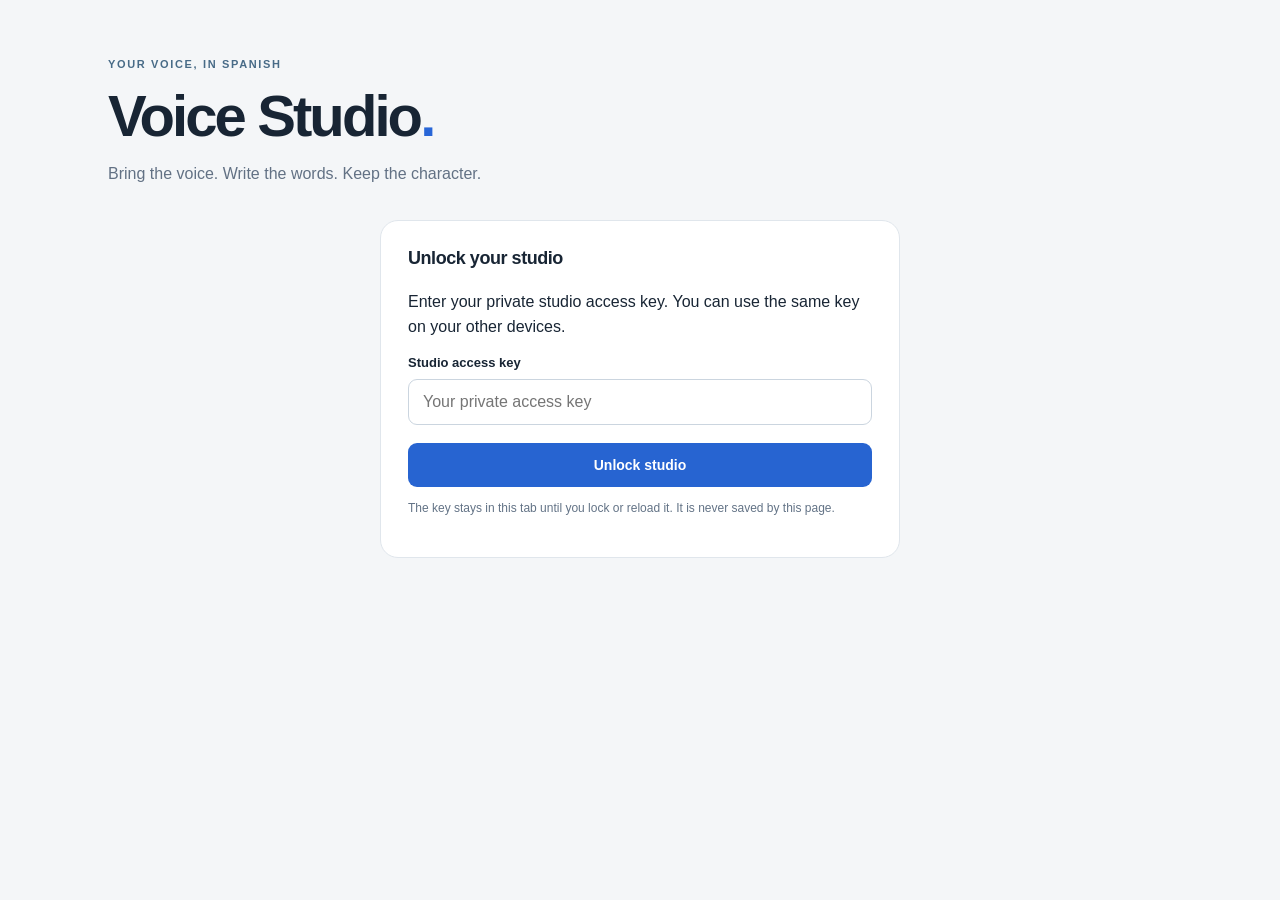
==== site/index.html @ d47e801b "Build VoxCPM2 serverless worker and private-access voice studio" ====
<!doctype html>
<html lang="en">
<head>
  <meta charset="utf-8">
  <meta name="viewport" content="width=device-width,initial-scale=1">
  <meta name="referrer" content="no-referrer">
  <meta http-equiv="Content-Security-Policy" content="default-src 'self'; connect-src 'self' https://api.runpod.ai; script-src 'self'; style-src 'self'; img-src 'self' data:; media-src 'self' blob:; object-src 'none'; base-uri 'none'; form-action 'none'">
  <title>VoxCPM2 Voice Studio</title>
  <link rel="stylesheet" href="style.css">
  <script type="module" src="app.mjs"></script>
</head>
<body>
<main>
  <header><div><span class="eyebrow">YOUR VOICE, IN SPANISH</span><h1>Voice Studio<span>.</span></h1><p>Bring the voice. Write the words. Keep the character.</p></div><button id="logout" class="quiet" hidden>Lock studio</button></header>
  <section id="login-panel" class="card login">
    <h2>Unlock your studio</h2><p>Enter your private studio access key. You can use the same key on your other devices.</p>
    <form id="login-form"><label for="access-key">Studio access key</label><input id="access-key" name="password" type="password" autocomplete="current-password" required placeholder="Your private access key"><button id="login-button" type="submit">Unlock studio</button></form>
    <p class="muted">The key stays in this tab until you lock or reload it. It is never saved by this page.</p>
  </section>
  <div id="studio" hidden>
    <div class="notice"><span class="dot"></span><span>The GPU starts when you generate and shuts down automatically afterward.</span></div>
    <div class="grid">
      <section class="card"><h2>1. Add the voice</h2><label class="upload" for="reference">Choose a voice recording<input id="reference" type="file" accept="audio/*"></label><p id="reference-info" class="muted">One speaker, with the accent you want. A clean 5–30 second clip is a good starting point. Up to 60 seconds, 25 MB.</p><audio id="reference-player" controls hidden></audio><button id="clear-reference" class="quiet" hidden>Remove recording</button><p class="muted">Leave the recording empty to try a generated voice.</p>
        <details><summary>Exact transcript · optional</summary><label for="transcript">The words spoken in your recording</label><textarea id="transcript" rows="4" maxlength="8000" placeholder="Add an accurate transcript to use Ultimate Cloning."></textarea><p class="muted">Use the recording's exact words. This mode is designed for a closer match.</p></details>
      </section>
      <section class="card"><h2>2. Write what it should say</h2><label for="text">Words to say</label><textarea id="text" rows="7" maxlength="1500" placeholder="Escribe aquí el texto que quieres escuchar…"></textarea><p class="muted"><span id="character-count">0</span> / 1,500 characters</p><details><summary>Generation settings</summary><label for="steps">Generation steps</label><select id="steps"><option value="10">10 · Standard</option><option value="15">15</option><option value="20">20</option><option value="25">25</option><option value="30">30</option></select><p class="muted">More steps take longer and do not guarantee a closer accent match.</p></details><div class="actions"><button id="generate">Generate speech</button><button id="cancel" class="quiet" hidden>Cancel generation</button></div></section>
    </div>
    <section class="card result"><h2>3. Listen and save</h2><p id="result-hint" class="muted">Your generated voice will appear here.</p><audio id="result-player" controls hidden></audio><a id="download" class="download" hidden>Download WAV</a><p id="result-details" class="muted"></p></section>
    <footer>Your recording goes directly to your Runpod endpoint. This website does not store it.<br>First generation can take longer while a GPU starts. Download audio you want to keep.</footer>
  </div>
  <div id="status" role="status" aria-live="polite"></div>
</main>
</body>
</html>
---- site/style.css ----
:root{font-family:Inter,ui-sans-serif,-apple-system,BlinkMacSystemFont,"Segoe UI",sans-serif;color:#182534;background:#f4f6f8;font-synthesis:none;color-scheme:light}*{box-sizing:border-box}body{margin:0}main{max-width:1120px;margin:0 auto;padding:54px 28px 40px}header{display:flex;align-items:center;justify-content:space-between;gap:24px;margin-bottom:34px}.eyebrow{font-size:11px;font-weight:750;letter-spacing:.15em;color:#486b87}h1{font-size:clamp(38px,6vw,58px);line-height:1.1;letter-spacing:-.05em;margin:12px 0}h1 span{color:#2866d7}header p{color:#627184;margin:14px 0 0;line-height:1.5}h2{font-size:18px;letter-spacing:-.025em;margin:0 0 21px}.card{background:#fff;border:1px solid #e0e6ec;border-radius:18px;padding:27px}.grid{display:grid;grid-template-columns:1fr 1fr;gap:22px}.login{max-width:520px;margin:0 auto}.login p{line-height:1.55}.login button{margin-top:18px;width:100%}label{display:block;font-size:13px;font-weight:650;margin:15px 0 9px}input,textarea,select{font:inherit;width:100%;padding:13px 14px;border:1px solid #cbd5df;border-radius:9px;background:#fff;color:inherit}input:focus,textarea:focus,select:focus{outline:3px solid #d9e7ff;border-color:#3276e8}textarea{resize:vertical;line-height:1.5}button,.download{display:inline-flex;justify-content:center;align-items:center;min-height:44px;padding:11px 20px;font:inherit;font-weight:650;font-size:14px;border:0;border-radius:9px;cursor:pointer;background:#2764d1;color:white;text-decoration:none}button:hover,.download:hover{background:#1d50ad}button:disabled{opacity:.5;cursor:wait}.quiet{background:#edf1f6;color:#3b4f66}.quiet:hover{background:#dfe7ef}.muted{font-size:12px;color:#637386;line-height:1.6}.upload{border:1px dashed #aebfd2;padding:20px 16px;border-radius:10px;background:#f8fafc}.upload input{font-size:12px;padding:14px 0 0;border:0;background:transparent}.upload input::file-selector-button{font:inherit;border:0;border-radius:5px;padding:7px 10px;background:#e4ecf6;color:#35506d;margin-right:10px;cursor:pointer}details{border-top:1px solid #e8edf2;margin-top:20px;padding-top:15px}summary{font-size:13px;font-weight:600;cursor:pointer}.notice{display:flex;align-items:center;gap:10px;font-size:13px;line-height:1.5;color:#456351;background:#eaf4ed;padding:14px 19px;border-radius:10px;margin-bottom:22px}.dot{width:7px;height:7px;background:#4f9b6c;border-radius:50%;flex-shrink:0}.actions{display:flex;flex-wrap:wrap;gap:10px;margin-top:22px}.result{margin-top:22px}audio{display:block;width:100%;margin:15px 0}.download{margin-top:6px}footer{text-align:center;font-size:11px;color:#748194;line-height:1.8;padding:24px 10px}#status{max-width:100%;margin-top:20px;padding:14px 18px;background:#eaf0fb;border-radius:10px;font-size:14px;line-height:1.5;white-space:pre-wrap;overflow-wrap:anywhere}#status:empty{display:none}#status.error{background:#fff0ef;color:#953b35}[hidden]{display:none!important}@media(max-width:700px){main{padding:30px 16px}.grid{grid-template-columns:1fr}.card{padding:22px}header{align-items:flex-start}header .quiet{padding:9px 12px;white-space:nowrap}h1{font-size:40px}.notice{font-size:12px}}
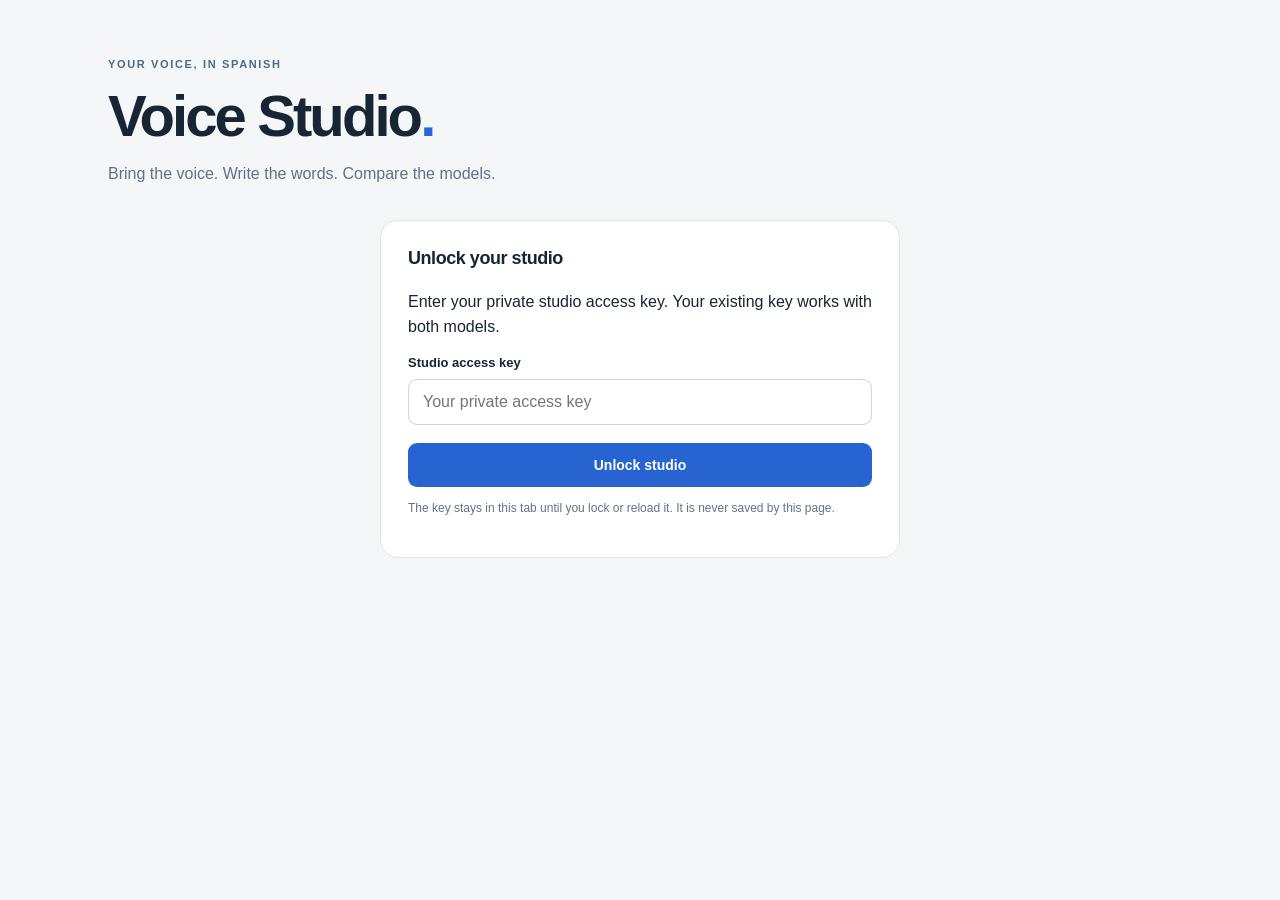
==== commit e325fc1d: "Add model comparison controls and longer recording excerpts" ====
--- a/site/index.html
+++ b/site/index.html
@@ -5,28 +5,36 @@
   <meta name="viewport" content="width=device-width,initial-scale=1">
   <meta name="referrer" content="no-referrer">
   <meta http-equiv="Content-Security-Policy" content="default-src 'self'; connect-src 'self' https://api.runpod.ai; script-src 'self'; style-src 'self'; img-src 'self' data:; media-src 'self' blob:; object-src 'none'; base-uri 'none'; form-action 'none'">
-  <title>VoxCPM2 Voice Studio</title>
-  <link rel="stylesheet" href="style.css">
-  <script type="module" src="app.mjs"></script>
+  <title>Voice Studio · Qwen3-TTS + VoxCPM2</title>
+  <link rel="stylesheet" href="style.css?v=2">
+  <script type="module" src="app.mjs?v=2"></script>
 </head>
 <body>
 <main>
-  <header><div><span class="eyebrow">YOUR VOICE, IN SPANISH</span><h1>Voice Studio<span>.</span></h1><p>Bring the voice. Write the words. Keep the character.</p></div><button id="logout" class="quiet" hidden>Lock studio</button></header>
+  <header><div><span class="eyebrow">YOUR VOICE, IN SPANISH</span><h1>Voice Studio<span>.</span></h1><p>Bring the voice. Write the words. Compare the models.</p></div><button id="logout" class="quiet" hidden>Lock studio</button></header>
   <section id="login-panel" class="card login">
-    <h2>Unlock your studio</h2><p>Enter your private studio access key. You can use the same key on your other devices.</p>
+    <h2>Unlock your studio</h2><p>Enter your private studio access key. Your existing key works with both models.</p>
     <form id="login-form"><label for="access-key">Studio access key</label><input id="access-key" name="password" type="password" autocomplete="current-password" required placeholder="Your private access key"><button id="login-button" type="submit">Unlock studio</button></form>
     <p class="muted">The key stays in this tab until you lock or reload it. It is never saved by this page.</p>
   </section>
   <div id="studio" hidden>
     <div class="notice"><span class="dot"></span><span>The GPU starts when you generate and shuts down automatically afterward.</span></div>
+    <section class="card model-card"><div><label for="model">Voice model</label><select id="model"><option value="qwen3-tts">Qwen3-TTS · 1.7B Base</option><option value="voxcpm2">VoxCPM2</option></select></div><p id="model-hint" class="muted"></p></section>
     <div class="grid">
-      <section class="card"><h2>1. Add the voice</h2><label class="upload" for="reference">Choose a voice recording<input id="reference" type="file" accept="audio/*"></label><p id="reference-info" class="muted">One speaker, with the accent you want. A clean 5–30 second clip is a good starting point. Up to 60 seconds, 25 MB.</p><audio id="reference-player" controls hidden></audio><button id="clear-reference" class="quiet" hidden>Remove recording</button><p class="muted">Leave the recording empty to try a generated voice.</p>
-        <details><summary>Exact transcript · optional</summary><label for="transcript">The words spoken in your recording</label><textarea id="transcript" rows="4" maxlength="8000" placeholder="Add an accurate transcript to use Ultimate Cloning."></textarea><p class="muted">Use the recording's exact words. This mode is designed for a closer match.</p></details>
+      <section class="card"><h2>1. Add the voice</h2><label class="upload" for="reference">Choose a voice recording<input id="reference" type="file" accept="audio/*"></label><p id="reference-info" class="muted">One speaker, with the accent you want. Open a recording up to 20 minutes / 100 MB, then choose an excerpt of up to 3 minutes.</p><audio id="reference-player" controls hidden></audio>
+        <div id="excerpt-controls" hidden><div class="range-fields"><div><label for="reference-start">Start · seconds</label><input id="reference-start" type="number" min="0" step="0.001" value="0"></div><div><label for="reference-end">End · seconds</label><input id="reference-end" type="number" min="1" step="0.001"></div></div><p id="excerpt-info" class="muted" role="status"></p><div class="actions"><button id="preview-reference" class="quiet">Preview excerpt</button><button id="clear-reference" class="quiet">Remove recording</button></div></div>
+        <p id="reference-hint" class="muted"></p>
+        <label for="transcript">Exact transcript of the selected excerpt</label><textarea id="transcript" rows="4" maxlength="24000" placeholder="Paste exactly what the person says in the selected excerpt."></textarea><p id="transcript-hint" class="muted"></p>
+        <label id="audio-only-label" class="check-label"><input id="audio-only" type="checkbox">Use Qwen without a transcript · lower fidelity</label>
+        <details><summary>How much recording should I use?</summary><p class="muted">Try a clean, natural excerpt, then compare shorter and longer selections. More reference audio does not guarantee a better match. The 3-minute excerpt limit keeps uploads within this connection's capacity; it is not a model quality target. Longer recordings can also be used to prepare a separate fine-tuning dataset. Normal generation does not train either model.</p></details>
       </section>
-      <section class="card"><h2>2. Write what it should say</h2><label for="text">Words to say</label><textarea id="text" rows="7" maxlength="1500" placeholder="Escribe aquí el texto que quieres escuchar…"></textarea><p class="muted"><span id="character-count">0</span> / 1,500 characters</p><details><summary>Generation settings</summary><label for="steps">Generation steps</label><select id="steps"><option value="10">10 · Standard</option><option value="15">15</option><option value="20">20</option><option value="25">25</option><option value="30">30</option></select><p class="muted">More steps take longer and do not guarantee a closer accent match.</p></details><div class="actions"><button id="generate">Generate speech</button><button id="cancel" class="quiet" hidden>Cancel generation</button></div></section>
+      <section class="card"><h2>2. Write what it should say</h2><label for="text">Words to say</label><textarea id="text" rows="7" maxlength="1500" placeholder="Escribe aquí el texto que quieres escuchar…"></textarea><p class="muted"><span id="character-count">0</span> / 1,500 characters · Spanish</p><details id="vox-settings" hidden><summary>VoxCPM2 generation settings</summary><label for="steps">Generation steps</label><select id="steps"><option value="10">10 · Standard</option><option value="15">15</option><option value="20">20</option><option value="25">25</option><option value="30">30</option></select><p class="muted">More steps take longer and do not guarantee a closer accent match.</p></details><div class="actions"><button id="generate">Generate with Qwen3-TTS</button><button id="cancel" class="quiet" hidden>Cancel generation</button></div><p class="muted">To compare, generate once with each model using the same recording, excerpt, transcript and words. Switching models keeps your inputs.</p></section>
     </div>
-    <section class="card result"><h2>3. Listen and save</h2><p id="result-hint" class="muted">Your generated voice will appear here.</p><audio id="result-player" controls hidden></audio><a id="download" class="download" hidden>Download WAV</a><p id="result-details" class="muted"></p></section>
-    <footer>Your recording goes directly to your Runpod endpoint. This website does not store it.<br>First generation can take longer while a GPU starts. Download audio you want to keep.</footer>
+    <section class="card result"><h2>3. Compare and save</h2><p class="muted">Listen for the person's voice, Cuban pronunciation and natural rhythm. Each model's latest result stays here until you reload or lock the studio.</p><div class="grid results-grid">
+      <article class="model-result"><h3>Qwen3-TTS · 1.7B Base</h3><p id="qwen3-tts-hint" class="muted">No result yet.</p><audio id="qwen3-tts-player" controls hidden></audio><a id="qwen3-tts-download" class="download" hidden>Download Qwen WAV</a><p id="qwen3-tts-details" class="muted"></p><p id="qwen3-tts-text" class="result-text"></p></article>
+      <article class="model-result"><h3>VoxCPM2</h3><p id="voxcpm2-hint" class="muted">No result yet.</p><audio id="voxcpm2-player" controls hidden></audio><a id="voxcpm2-download" class="download" hidden>Download VoxCPM2 WAV</a><p id="voxcpm2-details" class="muted"></p><p id="voxcpm2-text" class="result-text"></p></article>
+    </div></section>
+    <footer>Only your selected excerpt goes to your Runpod endpoint. This website does not store recordings.<br>First generation can take longer while a GPU starts. Download audio you want to keep.</footer>
   </div>
   <div id="status" role="status" aria-live="polite"></div>
 </main>
--- a/site/style.css
+++ b/site/style.css
@@ -1 +1,2 @@
 :root{font-family:Inter,ui-sans-serif,-apple-system,BlinkMacSystemFont,"Segoe UI",sans-serif;color:#182534;background:#f4f6f8;font-synthesis:none;color-scheme:light}*{box-sizing:border-box}body{margin:0}main{max-width:1120px;margin:0 auto;padding:54px 28px 40px}header{display:flex;align-items:center;justify-content:space-between;gap:24px;margin-bottom:34px}.eyebrow{font-size:11px;font-weight:750;letter-spacing:.15em;color:#486b87}h1{font-size:clamp(38px,6vw,58px);line-height:1.1;letter-spacing:-.05em;margin:12px 0}h1 span{color:#2866d7}header p{color:#627184;margin:14px 0 0;line-height:1.5}h2{font-size:18px;letter-spacing:-.025em;margin:0 0 21px}.card{background:#fff;border:1px solid #e0e6ec;border-radius:18px;padding:27px}.grid{display:grid;grid-template-columns:1fr 1fr;gap:22px}.login{max-width:520px;margin:0 auto}.login p{line-height:1.55}.login button{margin-top:18px;width:100%}label{display:block;font-size:13px;font-weight:650;margin:15px 0 9px}input,textarea,select{font:inherit;width:100%;padding:13px 14px;border:1px solid #cbd5df;border-radius:9px;background:#fff;color:inherit}input:focus,textarea:focus,select:focus{outline:3px solid #d9e7ff;border-color:#3276e8}textarea{resize:vertical;line-height:1.5}button,.download{display:inline-flex;justify-content:center;align-items:center;min-height:44px;padding:11px 20px;font:inherit;font-weight:650;font-size:14px;border:0;border-radius:9px;cursor:pointer;background:#2764d1;color:white;text-decoration:none}button:hover,.download:hover{background:#1d50ad}button:disabled{opacity:.5;cursor:wait}.quiet{background:#edf1f6;color:#3b4f66}.quiet:hover{background:#dfe7ef}.muted{font-size:12px;color:#637386;line-height:1.6}.upload{border:1px dashed #aebfd2;padding:20px 16px;border-radius:10px;background:#f8fafc}.upload input{font-size:12px;padding:14px 0 0;border:0;background:transparent}.upload input::file-selector-button{font:inherit;border:0;border-radius:5px;padding:7px 10px;background:#e4ecf6;color:#35506d;margin-right:10px;cursor:pointer}details{border-top:1px solid #e8edf2;margin-top:20px;padding-top:15px}summary{font-size:13px;font-weight:600;cursor:pointer}.notice{display:flex;align-items:center;gap:10px;font-size:13px;line-height:1.5;color:#456351;background:#eaf4ed;padding:14px 19px;border-radius:10px;margin-bottom:22px}.dot{width:7px;height:7px;background:#4f9b6c;border-radius:50%;flex-shrink:0}.actions{display:flex;flex-wrap:wrap;gap:10px;margin-top:22px}.result{margin-top:22px}audio{display:block;width:100%;margin:15px 0}.download{margin-top:6px}footer{text-align:center;font-size:11px;color:#748194;line-height:1.8;padding:24px 10px}#status{max-width:100%;margin-top:20px;padding:14px 18px;background:#eaf0fb;border-radius:10px;font-size:14px;line-height:1.5;white-space:pre-wrap;overflow-wrap:anywhere}#status:empty{display:none}#status.error{background:#fff0ef;color:#953b35}[hidden]{display:none!important}@media(max-width:700px){main{padding:30px 16px}.grid{grid-template-columns:1fr}.card{padding:22px}header{align-items:flex-start}header .quiet{padding:9px 12px;white-space:nowrap}h1{font-size:40px}.notice{font-size:12px}}
+.model-card{display:grid;grid-template-columns:minmax(220px,1fr) 1.2fr;gap:24px;align-items:center;margin-bottom:22px}.model-card label{margin-top:0}.model-card p{margin:0;font-size:13px}.range-fields{display:grid;grid-template-columns:1fr 1fr;gap:14px}.check-label{display:flex;gap:10px;align-items:flex-start;line-height:1.5;font-size:12px}.check-label input{width:17px;height:17px;flex-shrink:0;margin:1px 0}.model-result{min-width:0;background:#f8fafc;border:1px solid #e0e6ec;border-radius:12px;padding:20px}.model-result h3{margin:0;font-size:16px;letter-spacing:-.02em}.result-text{font-size:13px;line-height:1.6;white-space:pre-wrap;overflow-wrap:anywhere}.result-text:empty{display:none}.result .results-grid{margin-top:22px}input:disabled,textarea:disabled,select:disabled{opacity:.65}@media(max-width:700px){.model-card{grid-template-columns:1fr;gap:12px}.model-result{padding:16px}}
